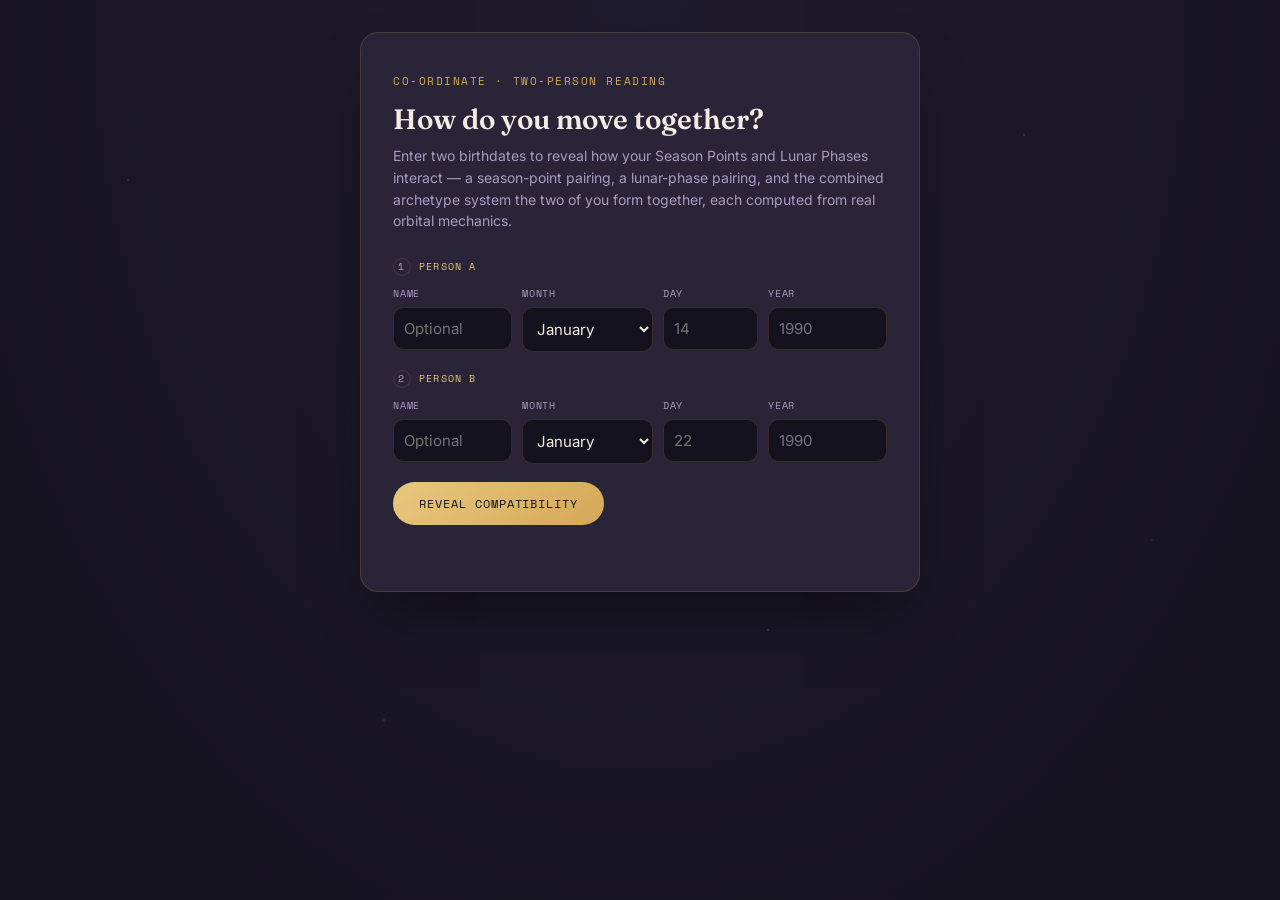
==== compatibility/index.html @ 6ab9045c "Create global design system foundation" ====
<!DOCTYPE html>
<html lang="en">
<head>
<meta charset="UTF-8">
<meta name="viewport" content="width=device-width, initial-scale=1.0">
<title>Compatibility Calculator Prototype</title>
<link rel="preconnect" href="https://fonts.googleapis.com">
<link href="https://fonts.googleapis.com/css2?family=Fraunces:ital,opsz,wght@0,9..144,400;0,9..144,600;1,9..144,500&family=Inter:wght@400;500;600&family=Space+Mono:wght@400;700&display=swap" rel="stylesheet">
<link rel="stylesheet" href="/css/global.css">
<link rel="stylesheet" href="/css/compatibility.css">
</head>
<body>
<div class="card">

  <div id="formView">
    <p class="eyebrow">Co-Ordinate · Two-Person Reading</p>
    <h1>How do you move together?</h1>
    <p class="subhead">Enter two birthdates to reveal how your Season Points and Lunar Phases interact — a season-point pairing, a lunar-phase pairing, and the combined archetype system the two of you form together, each computed from real orbital mechanics.</p>

    <div class="person-form">
      <p class="person-label"><span class="num">1</span>Person A</p>
      <form class="grid4" id="formA">
        <div class="field">
          <label for="nameA">Name</label>
          <input type="text" id="nameA" placeholder="Optional">
        </div>
        <div class="field">
          <label for="monthA">Month</label>
          <select id="monthA">
            <option value="1">January</option><option value="2">February</option>
            <option value="3">March</option><option value="4">April</option>
            <option value="5">May</option><option value="6">June</option>
            <option value="7">July</option><option value="8">August</option>
            <option value="9">September</option><option value="10">October</option>
            <option value="11">November</option><option value="12">December</option>
          </select>
        </div>
        <div class="field">
          <label for="dayA">Day</label>
          <input type="number" id="dayA" min="1" max="31" placeholder="14">
        </div>
        <div class="field">
          <label for="yearA">Year</label>
          <input type="number" id="yearA" min="1900" max="2100" placeholder="1990">
        </div>
      </form>
    </div>

    <div class="person-form">
      <p class="person-label"><span class="num">2</span>Person B</p>
      <form class="grid4" id="formB">
        <div class="field">
          <label for="nameB">Name</label>
          <input type="text" id="nameB" placeholder="Optional">
        </div>
        <div class="field">
          <label for="monthB">Month</label>
          <select id="monthB">
            <option value="1">January</option><option value="2">February</option>
            <option value="3">March</option><option value="4">April</option>
            <option value="5">May</option><option value="6">June</option>
            <option value="7">July</option><option value="8">August</option>
            <option value="9">September</option><option value="10">October</option>
            <option value="11">November</option><option value="12">December</option>
          </select>
        </div>
        <div class="field">
          <label for="dayB">Day</label>
          <input type="number" id="dayB" min="1" max="31" placeholder="22">
        </div>
        <div class="field">
          <label for="yearB">Year</label>
          <input type="number" id="yearB" min="1900" max="2100" placeholder="1990">
        </div>
      </form>
    </div>

    <div style="display:flex;align-items:center;gap:16px;margin-top:6px">
      <button id="revealBtn">Reveal Compatibility</button>
    </div>
    <p class="error" id="errorMsg"></p>
  </div>

  <div class="result" id="resultView">

    <!-- Two-person motif header -->
    <div class="pair-header" id="pairHeader"></div>

    <!-- Constellation -->
    <div class="constellation-wrap">
      <svg id="constellation" width="240" height="130" viewBox="0 0 240 130"></svg>
    </div>

    <!-- Combined archetype identity -->
    <p class="result-nickname">Combined Archetype</p>
    <p class="result-name" id="resultName"></p>
    <p class="result-fn" id="resultFn"></p>
    <p class="tagline" id="taglineText"></p>
    <p class="motif-desc" id="motifDesc"></p>

    <!-- Chips -->
    <div class="chips" id="chipsRow"></div>

    <!-- Correspondences -->
    <div class="corr-block">
      <p class="corr-group-label" id="corrLabelA"></p>
      <div class="correspondences" id="correspondencesA"></div>
    </div>
    <div class="corr-block">
      <p class="corr-group-label" id="corrLabelB"></p>
      <div class="correspondences" id="correspondencesB"></div>
    </div>

    <!-- Accordion profiles -->
    <div class="profiles">
      <div class="profile-block" id="blockSeason"></div>
      <div class="profile-block" id="blockLunar"></div>
      <div class="profile-block" id="blockCombo"></div>
    </div>

    <a class="reset" id="resetLink">← Try another pair</a>
  </div>
</div>
<script src="/js/compatibility.js"></script>
</body>
</html>
---- css/global.css ----
/* =========================================================
   ORDINATE — GLOBAL DESIGN TOKENS & BASE STYLES
   ========================================================= */

:root {
  /* ─────────────────────────────────────────────────────
     COLORS
     ───────────────────────────────────────────────────── */

  --bg: #1f1b2e;
  --bg-deep: #15121f;
  --surface: #2a2438;

  --line: rgba(212, 168, 87, 0.18);

  --gold: #d4a857;
  --gold-soft: #e8c77e;

  --text: #f2ede4;
  --muted: #a89bc2;

  --error: #e2693c;


  /* ─────────────────────────────────────────────────────
     TYPOGRAPHY
     ───────────────────────────────────────────────────── */

  --font-display: 'Fraunces', serif;
  --font-body: 'Inter', sans-serif;
  --font-mono: 'Space Mono', monospace;


  /* ─────────────────────────────────────────────────────
     RADII
     ───────────────────────────────────────────────────── */

  --radius-sm: 10px;
  --radius-md: 12px;
  --radius-lg: 18px;


  /* ─────────────────────────────────────────────────────
     CONTENT WIDTHS
     ───────────────────────────────────────────────────── */

  --content-narrow: 500px;
  --content-standard: 560px;
  --content-wide: 1200px;


  /* ─────────────────────────────────────────────────────
     MOTION
     ───────────────────────────────────────────────────── */

  --transition-fast: 0.2s ease;
  --transition-standard: 0.35s ease;
  --transition-slow: 0.5s ease;


  /* ─────────────────────────────────────────────────────
     EFFECTS
     ───────────────────────────────────────────────────── */

  --shadow-card: 0 30px 60px -25px rgba(0, 0, 0, 0.6);
}


/* =========================================================
   GLOBAL RESET
   ========================================================= */

* {
  box-sizing: border-box;
}


html {
  scroll-behavior: smooth;
}


body {
  margin: 0;
}


img,
svg {
  max-width: 100%;
}


button,
input,
select,
textarea {
  font: inherit;
}
---- css/compatibility.css ----
:root{
  --bg:#1f1b2e; --bg-deep:#15121f; --surface:#2a2438;
  --line:rgba(212,168,87,0.18); --gold:#d4a857; --gold-soft:#e8c77e;
  --text:#f2ede4; --muted:#a89bc2; --radius:18px;
}
*{ box-sizing:border-box; }
body{
  margin:0; min-height:100vh;
  background:
    radial-gradient(1px 1px at 10% 20%,rgba(242,237,228,.35),transparent),
    radial-gradient(1px 1px at 80% 15%,rgba(242,237,228,.3),transparent),
    radial-gradient(1.5px 1.5px at 60% 70%,rgba(242,237,228,.25),transparent),
    radial-gradient(1px 1px at 30% 80%,rgba(242,237,228,.3),transparent),
    radial-gradient(1px 1px at 90% 60%,rgba(242,237,228,.25),transparent),
    radial-gradient(ellipse at top,var(--bg) 0%,var(--bg-deep) 100%);
  font-family:'Inter',sans-serif; color:var(--text);
  display:flex; align-items:flex-start; justify-content:center; padding:32px 16px;
}
.card{
  width:100%; max-width:560px;
  background:var(--surface); border:1px solid var(--line);
  border-radius:var(--radius); padding:40px 32px;
  box-shadow:0 30px 60px -25px rgba(0,0,0,.6);
}
.eyebrow{
  font-family:'Space Mono',monospace; font-size:11px;
  letter-spacing:.14em; text-transform:uppercase; color:var(--gold); margin:0 0 14px;
}
h1{
  font-family:'Fraunces',serif; font-weight:600; font-size:28px;
  line-height:1.15; margin:0 0 10px;
}
.subhead{ font-size:14px; line-height:1.55; color:var(--muted); margin:0 0 26px; }

.person-form{ margin-bottom:18px; }
.person-label{
  font-family:'Space Mono',monospace; font-size:10px; letter-spacing:.12em;
  text-transform:uppercase; color:var(--gold-soft); margin:0 0 10px;
  display:flex; align-items:center; gap:8px;
}
.person-label .num{
  width:18px; height:18px; border-radius:50%; border:1px solid var(--line);
  display:flex; align-items:center; justify-content:center; font-size:10px; color:var(--muted); flex-shrink:0;
}
form.grid4{
  display:grid; grid-template-columns:1fr 1.1fr .8fr 1fr;
  gap:10px;
}
.field{ display:flex; flex-direction:column; gap:6px; }
label{
  font-family:'Space Mono',monospace; font-size:10px;
  letter-spacing:.08em; text-transform:uppercase; color:var(--muted);
}
select,input{
  font-family:'Inter',sans-serif; font-size:15px; color:var(--text);
  background:var(--bg-deep); border:1px solid var(--line);
  border-radius:10px; padding:11px 10px; width:100%;
}
.divider{
  border:none; border-top:1px solid var(--line); margin:20px 0;
}
button{
  font-family:'Space Mono',monospace; font-size:12px;
  letter-spacing:.08em; text-transform:uppercase; color:var(--bg-deep);
  background:linear-gradient(135deg,var(--gold-soft),var(--gold));
  border:none; border-radius:999px; padding:13px 26px; cursor:pointer;
}
button:hover{ filter:brightness(1.06); }
.error{ font-size:13px; color:#e2693c; min-height:16px; margin:10px 0 0; }

/* ── Result panel ── */
.result{ display:none; animation:fadeUp .5s ease forwards; }
.result.visible{ display:block; }
@keyframes fadeUp{ from{opacity:0;transform:translateY(8px)} to{opacity:1;transform:translateY(0)} }

/* Pair header: two people either side of a separator */
.pair-header{
  display:flex; align-items:flex-start; justify-content:center;
  gap:18px; margin:0 0 14px;
}
.person-col{ display:flex; flex-direction:column; align-items:center; gap:6px; flex:1; max-width:150px; }
.person-name{
  font-family:'Space Mono',monospace; font-size:10px; letter-spacing:.1em;
  text-transform:uppercase; color:var(--gold); text-align:center;
}
.person-icons{ display:flex; gap:6px; align-items:center; }
.person-types{
  font-family:'Space Mono',monospace; font-size:9px; letter-spacing:.06em;
  color:var(--muted); text-align:center; line-height:1.4;
}
.pair-sep{
  font-size:20px; color:var(--muted); opacity:.5; margin-top:22px; flex-shrink:0;
}

.constellation-wrap{
  display:flex; justify-content:center; margin:0 0 16px;
  border-top:1px solid var(--line); border-bottom:1px solid var(--line);
  padding:10px 0;
}

.result-nickname{
  font-family:'Space Mono',monospace; font-size:11px; letter-spacing:.12em;
  text-transform:uppercase; color:var(--gold); text-align:center; margin:0 0 6px;
}
.result-name{
  font-family:'Fraunces',serif; font-style:italic; font-weight:500;
  font-size:24px; text-align:center; margin:0 0 2px; letter-spacing:.01em;
}
.result-fn{
  font-family:'Space Mono',monospace; font-size:10px; letter-spacing:.1em;
  text-transform:uppercase; color:var(--muted); text-align:center; margin:0 0 14px;
}
.tagline{
  font-family:'Fraunces',serif; font-size:15px; text-align:center;
  color:var(--text); margin:0 0 8px; line-height:1.4;
}
.motif-desc{
  font-size:12.5px; color:var(--muted);
  text-align:center; margin:0 0 18px; line-height:1.5;
}

/* Chips */
.chips{ display:flex; gap:8px; justify-content:center; flex-wrap:wrap; margin-bottom:22px; }
.chip{
  font-family:'Space Mono',monospace; font-size:10px; color:var(--muted);
  border:1px solid var(--line); border-radius:999px; padding:5px 11px;
}
.chip b{ color:var(--text); font-weight:600; }

/* Correspondences */
.corr-group-label{
  font-family:'Space Mono',monospace; font-size:9px; letter-spacing:.1em;
  text-transform:uppercase; color:var(--muted); text-align:center; margin:0 0 8px;
}
.correspondences{
  display:flex; gap:10px; justify-content:center; margin:0 0 16px; flex-wrap:wrap;
}
.corr-card{
  display:flex; align-items:center; gap:9px; text-align:left;
  border:1px solid var(--line); border-radius:12px; padding:9px 13px;
  max-width:220px;
}
.corr-card .corr-icon{ flex-shrink:0; display:flex; }
.corr-card .corr-dot{
  width:30px; height:30px; border-radius:50%; flex-shrink:0;
  display:flex; align-items:center; justify-content:center;
  font-family:'Fraunces',serif; font-style:italic; font-size:12px;
}
.corr-card .corr-animal-img{
  width:40px; height:auto; flex-shrink:0; display:block;
}
.corr-label{
  font-family:'Space Mono',monospace; font-size:8px; letter-spacing:.1em;
  text-transform:uppercase; color:var(--muted); margin-bottom:2px;
}
.corr-name{
  font-family:'Fraunces',serif; font-style:italic; font-size:14px;
  color:var(--text); margin-bottom:2px;
}
.corr-desc{
  font-family:'Fraunces',serif; font-style:italic; font-size:9.5px;
  color:var(--muted); line-height:1.3;
}
.corr-block{ margin-bottom:14px; }

/* Accordion profile sections */
.profiles{ display:flex; flex-direction:column; gap:8px; margin-bottom:22px; }
.profile-block{
  border:1px solid var(--line); border-radius:12px; overflow:hidden;
}
.profile-toggle{
  width:100%; background:none; border:none; color:var(--text);
  font-family:'Space Mono',monospace; font-size:10px; letter-spacing:.1em;
  text-transform:uppercase; cursor:pointer; padding:13px 16px;
  display:flex; align-items:center; justify-content:space-between;
  border-radius:0; text-align:left; gap:10px;
}
.profile-toggle:hover{ background:rgba(212,168,87,.07); }
.profile-toggle .arrow{ transition:transform .25s ease; flex-shrink:0; }
.profile-toggle.open .arrow{ transform:rotate(180deg); }
.profile-body{
  display:none; padding:0 16px 16px; font-size:13.5px;
  line-height:1.65; color:var(--muted);
}
.profile-body.open{ display:block; }
.profile-body p{ margin:0 0 10px; }
.profile-body .label{
  font-family:'Space Mono',monospace; font-size:9.5px; letter-spacing:.1em;
  text-transform:uppercase; color:var(--gold); display:block; margin:12px 0 5px;
}
.profile-body .quote{
  font-family:'Fraunces',serif; font-style:italic; color:var(--text); font-size:14px;
}

/* Color swatch inline */
.swatch-inline{
  display:inline-block; width:10px; height:10px; border-radius:50%;
  border:1px solid rgba(242,237,228,.3); vertical-align:middle;
  margin-right:5px; flex-shrink:0;
}

.reset{
  display:block; text-align:center; font-size:13px;
  color:var(--gold-soft); text-decoration:none; cursor:pointer; margin-top:4px;
}
.reset:hover{ text-decoration:underline; }

/* Constellation stars */
.star{ opacity:0; }
.star.show{ animation:starIn .5s ease forwards; }
@keyframes starIn{ from{opacity:0} to{opacity:1} }

@media (prefers-reduced-motion:reduce){
  *{ animation-duration:.01ms!important; transition-duration:.01ms!important; }
}
@media (max-width:480px){
  form.grid4{ grid-template-columns:1fr 1fr; }
  .card{ padding:32px 20px; }
  .pair-header{ gap:8px; }
  .pair-sep{ margin-top:34px; }
}
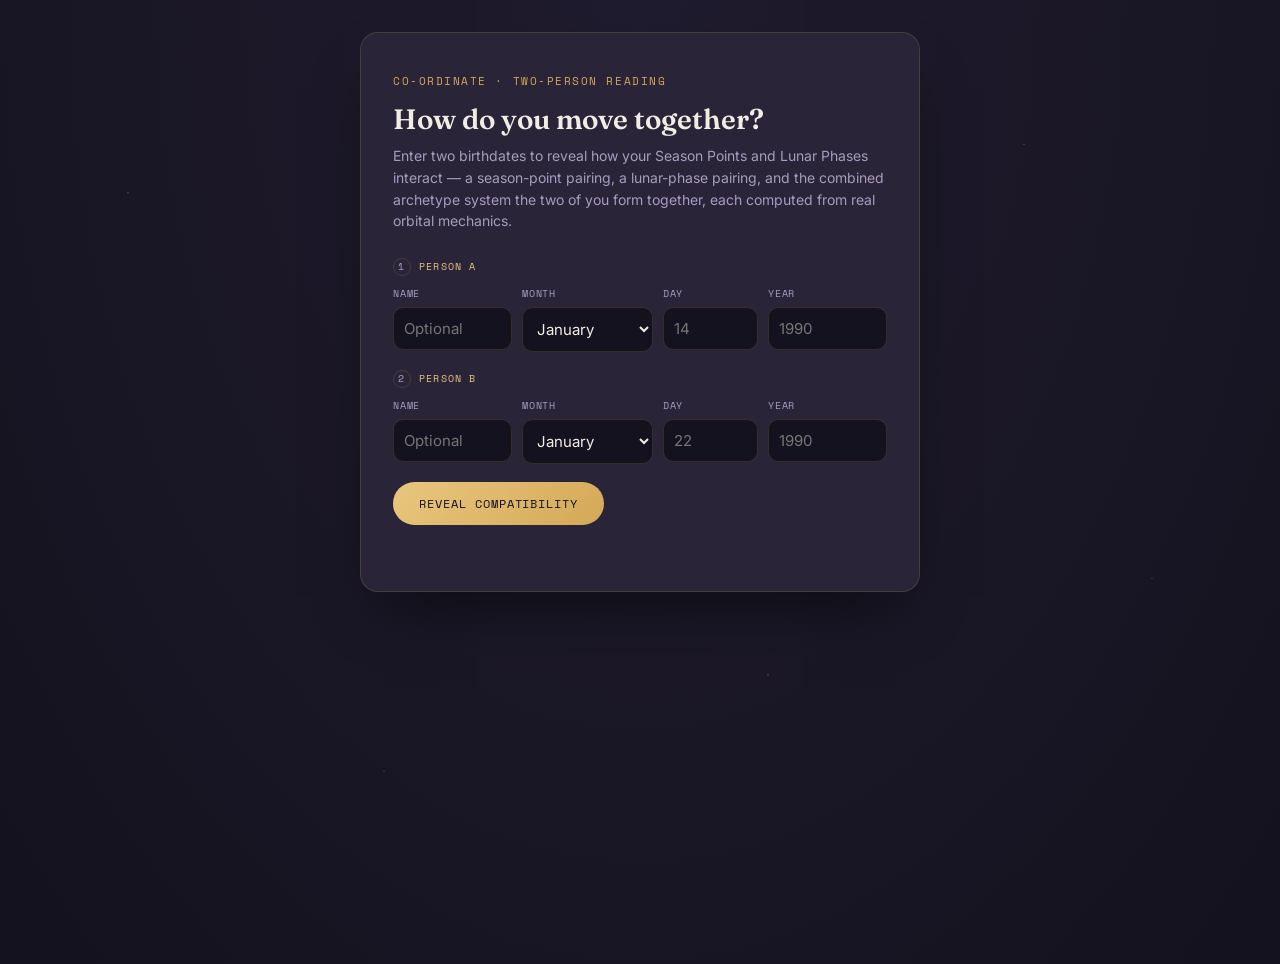
==== commit f5b7683f: "Create shared page layout foundation" ====
--- a/compatibility/index.html
+++ b/compatibility/index.html
@@ -7,9 +7,13 @@
 <link rel="preconnect" href="https://fonts.googleapis.com">
 <link href="https://fonts.googleapis.com/css2?family=Fraunces:ital,opsz,wght@0,9..144,400;0,9..144,600;1,9..144,500&family=Inter:wght@400;500;600&family=Space+Mono:wght@400;700&display=swap" rel="stylesheet">
 <link rel="stylesheet" href="/css/global.css">
+<link rel="stylesheet" href="/css/layout.css">
+<link rel="stylesheet" href="/css/components.css">
 <link rel="stylesheet" href="/css/compatibility.css">
 </head>
 <body>
+   <div class="page-shell">
+    <div class="content-standard">
 <div class="card">
 
   <div id="formView">
@@ -41,7 +45,7 @@
         </div>
         <div class="field">
           <label for="yearA">Year</label>
-          <input type="number" id="yearA" min="1900" max="2100" placeholder="1990">
+          <input type="number" id="yearA" min="0000" max="9999" placeholder="1990">
         </div>
       </form>
     </div>
@@ -70,13 +74,13 @@
         </div>
         <div class="field">
           <label for="yearB">Year</label>
-          <input type="number" id="yearB" min="1900" max="2100" placeholder="1990">
+          <input type="number" id="yearB" min="0000" max="9999" placeholder="1990">
         </div>
       </form>
     </div>
 
     <div style="display:flex;align-items:center;gap:16px;margin-top:6px">
-      <button id="revealBtn">Reveal Compatibility</button>
+      <button id="revealBtn" class="button button-primary">Reveal Compatibility</button>
     </div>
     <p class="error" id="errorMsg"></p>
   </div>
@@ -121,6 +125,8 @@
     <a class="reset" id="resetLink">← Try another pair</a>
   </div>
 </div>
+</div>
+</div>
 <script src="/js/compatibility.js"></script>
 </body>
 </html>
--- a/css/layout.css
+++ b/css/layout.css
@@ -0,0 +1,33 @@
+/* =========================================================
+   LAYOUT FOUNDATION
+   ========================================================= */
+
+.page-shell {
+  min-height: 100vh;
+}
+
+   .page-container {
+  width: min(
+    calc(100% - 32px),
+    var(--content-wide)
+  );
+
+  margin-inline: auto;
+}
+
+.content-narrow {
+  width: 100%;
+  max-width: var(--content-narrow);
+  margin-inline: auto;
+}
+
+.content-standard {
+  width: 100;
+  max-width: var(--content-standard);
+  margin-inline: auto;
+}
+
+.content-wide {
+  max-width: var(--content-wide);
+  margin-inline: auto;
+}
--- a/css/components.css
+++ b/css/components.css
@@ -0,0 +1,125 @@
+/* =========================================================
+   BUTTONS
+   ========================================================= */
+
+.button {
+  padding: 13px 26px;
+  font-family: var(--font-mono);
+  font-size: 12px;
+  letter-spacing: 0.08em;
+  text-transform: uppercase;
+
+  border: none;
+  border-radius: 999px;
+
+  cursor: pointer;
+
+  transition:
+    filter var(--transition-fast),
+    transform var(--transition-fast);
+}
+
+.button:hover {
+  filter: brightness(1.06);
+}
+
+.button-primary {
+  color: var(--bg-deep);
+
+  background:
+    linear-gradient(
+      135deg,
+      var(--gold-soft),
+      var(--gold)
+    );
+}
+/* ========================================
+   CARD
+   ======================================== */
+
+.card {
+  width: 100%;
+
+  background: var(--surface);
+
+  border: 1px solid var(--line);
+  border-radius: var(--radius-lg);
+
+  box-shadow: var(--shadow-card);
+}
+/* =========================
+   Form Fields
+   ========================= */
+
+.field {
+  display: flex;
+  flex-direction: column;
+  gap: 6px;
+}
+
+label {
+  font-family: var(--font-mono);
+  font-size: 10px;
+  letter-spacing: 0.08em;
+  text-transform: uppercase;
+  color: var(--muted);
+}
+
+input,
+select,
+textarea {
+  width: 100%;
+
+  font-family: var(--font-body);
+  font-size: 15px;
+
+  color: var(--text);
+  background: var(--bg-deep);
+
+  border: 1px solid var(--line);
+  border-radius: var(--radius-sm);
+
+  padding: 11px 10px;
+}
+/* =========================
+   Text Components
+   ========================= */
+
+.eyebrow{
+  font-family:'Space Mono',monospace; font-size:11px;
+  letter-spacing:.14em; text-transform:uppercase; color:var(--gold); margin:0 0 14px;
+}
+.subhead{ font-size:14px; line-height:1.55; color:var(--muted); }
+/* =========================
+   Chips
+   ========================= */
+
+.chips{ display:flex; gap:8px; justify-content:center; flex-wrap:wrap; margin-bottom:22px; }
+.chip{
+  font-family:'Space Mono',monospace; font-size:10px; color:var(--muted);
+  border:1px solid var(--line); border-radius:999px; padding:5px 11px;
+}
+.chip b{ color:var(--text); font-weight:600; }
+/* =========================================================
+   ANIMATIONS
+   ========================================================= */
+
+ /* ── Result panel ── */
+.result{ display:none; animation:fadeUp .5s ease forwards; }
+.result.visible{ display:block; }
+@keyframes fadeUp{ from{opacity:0;transform:translateY(8px)} to{opacity:1;transform:translateY(0)} } 
+
+/* =========================================================
+   REDUCED MOTION
+   ========================================================= */
+
+@media (prefers-reduced-motion: reduce) {
+  *,
+  *::before,
+  *::after {
+    animation-duration: 0.01ms !important;
+    animation-iteration-count: 1 !important;
+    transition-duration: 0.01ms !important;
+    scroll-behavior: auto !important;
+  }
+}
--- a/css/compatibility.css
+++ b/css/compatibility.css
@@ -16,21 +16,14 @@
   font-family:'Inter',sans-serif; color:var(--text);
   display:flex; align-items:flex-start; justify-content:center; padding:32px 16px;
 }
-.card{
-  width:100%; max-width:560px;
-  background:var(--surface); border:1px solid var(--line);
-  border-radius:var(--radius); padding:40px 32px;
-  box-shadow:0 30px 60px -25px rgba(0,0,0,.6);
-}
-.eyebrow{
-  font-family:'Space Mono',monospace; font-size:11px;
-  letter-spacing:.14em; text-transform:uppercase; color:var(--gold); margin:0 0 14px;
+.card {
+  padding: 40px 32px;
 }
 h1{
   font-family:'Fraunces',serif; font-weight:600; font-size:28px;
   line-height:1.15; margin:0 0 10px;
 }
-.subhead{ font-size:14px; line-height:1.55; color:var(--muted); margin:0 0 26px; }
+.subhead{ margin:0 0 26px; }
 
 .person-form{ margin-bottom:18px; }
 .person-label{
@@ -46,19 +39,10 @@
   display:grid; grid-template-columns:1fr 1.1fr .8fr 1fr;
   gap:10px;
 }
-.field{ display:flex; flex-direction:column; gap:6px; }
-label{
-  font-family:'Space Mono',monospace; font-size:10px;
-  letter-spacing:.08em; text-transform:uppercase; color:var(--muted);
-}
-select,input{
-  font-family:'Inter',sans-serif; font-size:15px; color:var(--text);
-  background:var(--bg-deep); border:1px solid var(--line);
-  border-radius:10px; padding:11px 10px; width:100%;
-}
 .divider{
   border:none; border-top:1px solid var(--line); margin:20px 0;
 }
+/*
 button{
   font-family:'Space Mono',monospace; font-size:12px;
   letter-spacing:.08em; text-transform:uppercase; color:var(--bg-deep);
@@ -66,12 +50,9 @@
   border:none; border-radius:999px; padding:13px 26px; cursor:pointer;
 }
 button:hover{ filter:brightness(1.06); }
+*/
 .error{ font-size:13px; color:#e2693c; min-height:16px; margin:10px 0 0; }
 
-/* ── Result panel ── */
-.result{ display:none; animation:fadeUp .5s ease forwards; }
-.result.visible{ display:block; }
-@keyframes fadeUp{ from{opacity:0;transform:translateY(8px)} to{opacity:1;transform:translateY(0)} }
 
 /* Pair header: two people either side of a separator */
 .pair-header{
@@ -118,14 +99,6 @@
   font-size:12.5px; color:var(--muted);
   text-align:center; margin:0 0 18px; line-height:1.5;
 }
-
-/* Chips */
-.chips{ display:flex; gap:8px; justify-content:center; flex-wrap:wrap; margin-bottom:22px; }
-.chip{
-  font-family:'Space Mono',monospace; font-size:10px; color:var(--muted);
-  border:1px solid var(--line); border-radius:999px; padding:5px 11px;
-}
-.chip b{ color:var(--text); font-weight:600; }
 
 /* Correspondences */
 .corr-group-label{
@@ -210,9 +183,6 @@
 .star.show{ animation:starIn .5s ease forwards; }
 @keyframes starIn{ from{opacity:0} to{opacity:1} }
 
-@media (prefers-reduced-motion:reduce){
-  *{ animation-duration:.01ms!important; transition-duration:.01ms!important; }
-}
 @media (max-width:480px){
   form.grid4{ grid-template-columns:1fr 1fr; }
   .card{ padding:32px 20px; }
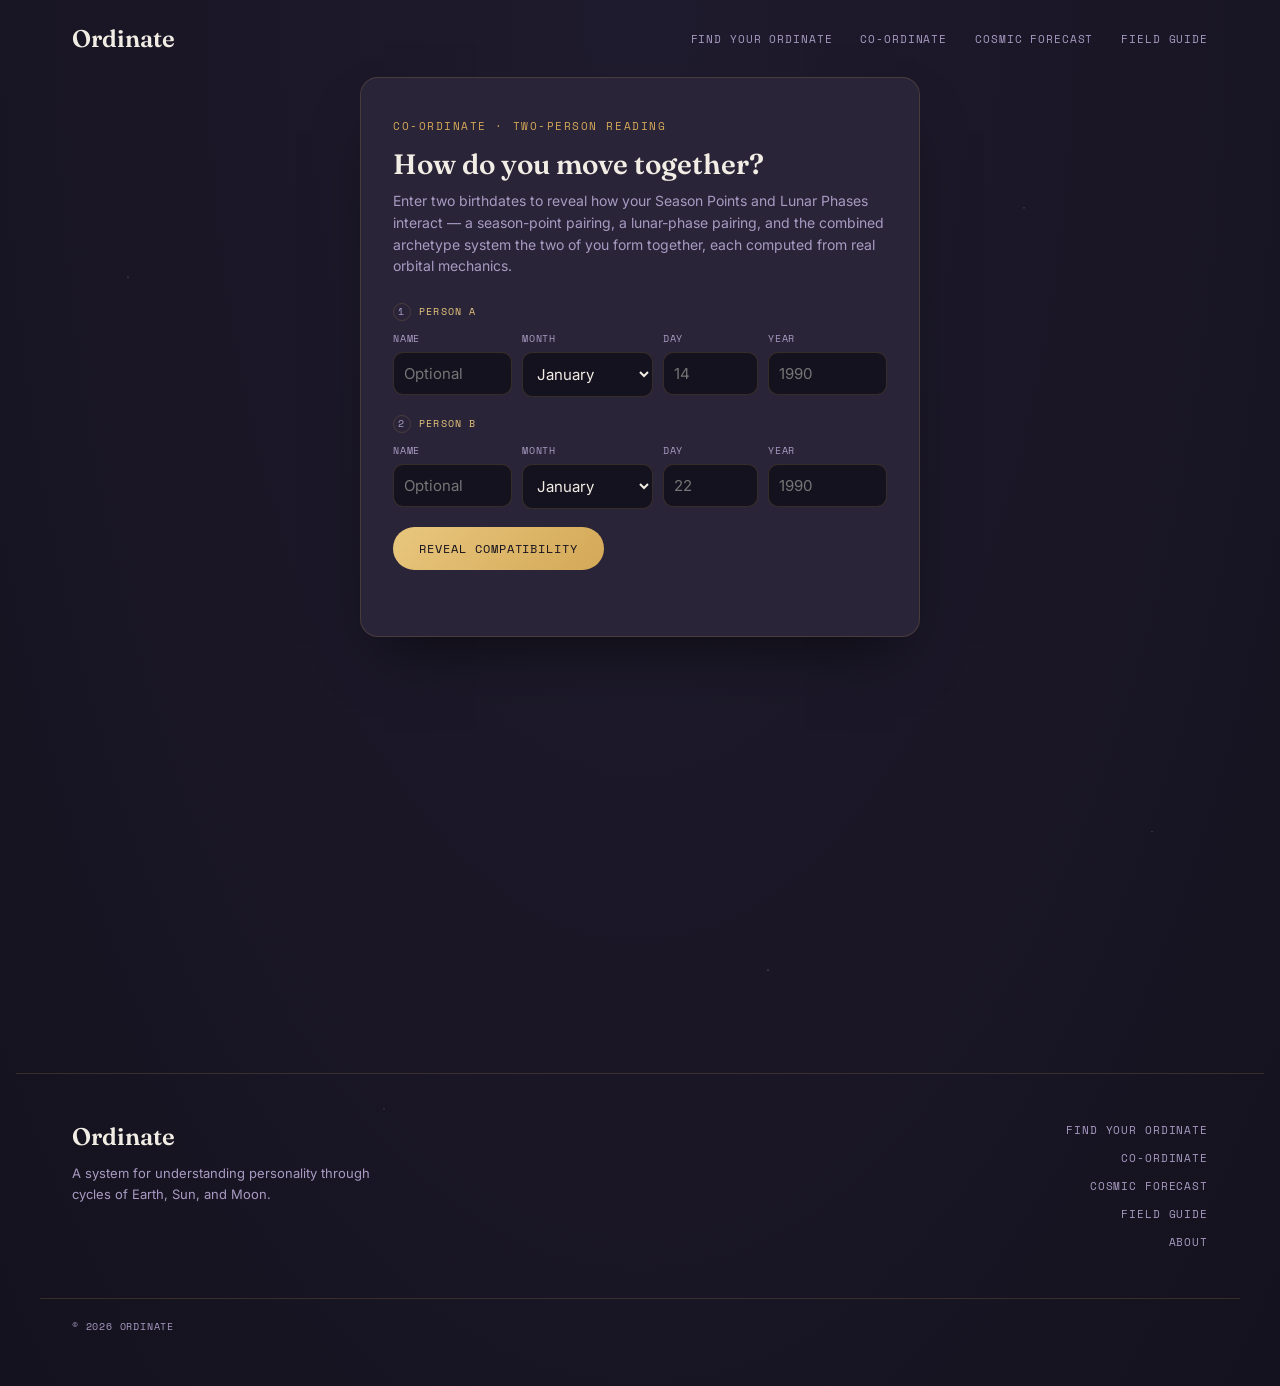
==== commit 980c7edf: "Build shared site header navigation and footer" ====
--- a/compatibility/index.html
+++ b/compatibility/index.html
@@ -12,6 +12,27 @@
 <link rel="stylesheet" href="/css/compatibility.css">
 </head>
 <body>
+  <header class="site-header">
+  <div class="site-header-inner">
+
+    <a href="/" class="site-logo">
+      Ordinate
+    </a>
+
+    <nav class="site-nav" aria-label="Main navigation">
+
+      <a href="/type/">Find Your Ordinate</a>
+
+      <a href="/compatibility/">Co-Ordinate</a>
+
+      <a href="/forecast/">Cosmic Forecast</a>
+
+      <a href="/field-guide/">Field Guide</a>
+
+    </nav>
+
+  </div>
+</header>
    <div class="page-shell">
     <div class="content-standard">
 <div class="card">
@@ -128,5 +149,44 @@
 </div>
 </div>
 <script src="/js/compatibility.js"></script>
+<footer class="site-footer">
+  <div class="site-footer-inner">
+
+    <div class="site-footer-brand">
+
+      <a href="/" class="site-logo">
+        Ordinate
+      </a>
+
+      <p>
+        A system for understanding personality through cycles of Earth, Sun, and Moon.
+      </p>
+
+    </div>
+
+    <nav class="site-footer-nav" aria-label="Footer navigation">
+
+      <a href="/type/">Find Your Ordinate</a>
+
+      <a href="/compatibility/">Co-Ordinate</a>
+
+      <a href="/forecast/">Cosmic Forecast</a>
+
+      <a href="/field-guide/">Field Guide</a>
+
+      <a href="/about/">About</a>
+
+    </nav>
+
+  </div>
+
+  <div class="site-footer-bottom">
+
+    <p>
+      © 2026 Ordinate
+    </p>
+
+  </div>
+</footer>
 </body>
 </html>
--- a/css/components.css
+++ b/css/components.css
@@ -122,4 +122,137 @@
     transition-duration: 0.01ms !important;
     scroll-behavior: auto !important;
   }
+}
+/* ========================================
+   Site Header
+======================================== */
+
+.site-header {
+  width: 100%;
+}
+
+.site-header-inner {
+  width: 100%;
+  max-width: var(--content-wide);
+  margin: 0 auto;
+
+  display: flex;
+  align-items: center;
+  justify-content: space-between;
+
+  padding: 24px 32px;
+
+  box-sizing: border-box;
+}
+
+.site-logo {
+  color: var(--text);
+  text-decoration: none;
+
+  font-family: var(--font-display);
+  font-size: 24px;
+  font-weight: 600;
+}
+
+.site-nav {
+  display: flex;
+  align-items: center;
+  gap: 28px;
+}
+
+.site-nav a {
+  color: var(--muted);
+  text-decoration: none;
+
+  font-family: var(--font-mono);
+  font-size: 11px;
+  letter-spacing: 0.08em;
+  text-transform: uppercase;
+
+  transition:
+    color 180ms ease,
+    opacity 180ms ease;
+}
+
+.site-nav a:hover {
+  color: var(--text);
+}
+/* ========================================
+   Site Footer
+======================================== */
+
+.site-footer {
+  width: 100%;
+  margin-top: 96px;
+
+  border-top: 1px solid var(--line);
+}
+
+.site-footer-inner {
+  width: 100%;
+  max-width: var(--content-wide);
+  margin: 0 auto;
+
+  display: flex;
+  justify-content: space-between;
+  gap: 48px;
+
+  padding: 48px 32px;
+}
+
+.site-footer-brand {
+  max-width: 320px;
+}
+
+.site-footer-brand p {
+  margin-top: 12px;
+
+  color: var(--muted);
+
+  font-size: 13px;
+  line-height: 1.6;
+}
+
+.site-footer-nav {
+  display: flex;
+  flex-direction: column;
+  align-items: flex-end;
+  gap: 12px;
+}
+
+.site-footer-nav a {
+  color: var(--muted);
+  text-decoration: none;
+
+  font-family: var(--font-mono);
+  font-size: 11px;
+  letter-spacing: 0.08em;
+  text-transform: uppercase;
+
+  transition: color 180ms ease;
+}
+
+.site-footer-nav a:hover {
+  color: var(--text);
+}
+
+.site-footer-bottom {
+  width: 100%;
+  max-width: var(--content-wide);
+  margin: 0 auto;
+
+  padding: 20px 32px;
+
+  border-top: 1px solid var(--line);
+}
+
+.site-footer-bottom p {
+  margin: 0;
+
+  color: var(--muted);
+
+  font-family: var(--font-mono);
+  font-size: 10px;
+  letter-spacing: 0.08em;
+  text-transform: uppercase;
 }
--- a/css/compatibility.css
+++ b/css/compatibility.css
@@ -14,7 +14,7 @@
     radial-gradient(1px 1px at 90% 60%,rgba(242,237,228,.25),transparent),
     radial-gradient(ellipse at top,var(--bg) 0%,var(--bg-deep) 100%);
   font-family:'Inter',sans-serif; color:var(--text);
-  display:flex; align-items:flex-start; justify-content:center; padding:32px 16px;
+  padding: 0 16px 32px;
 }
 .card {
   padding: 40px 32px;
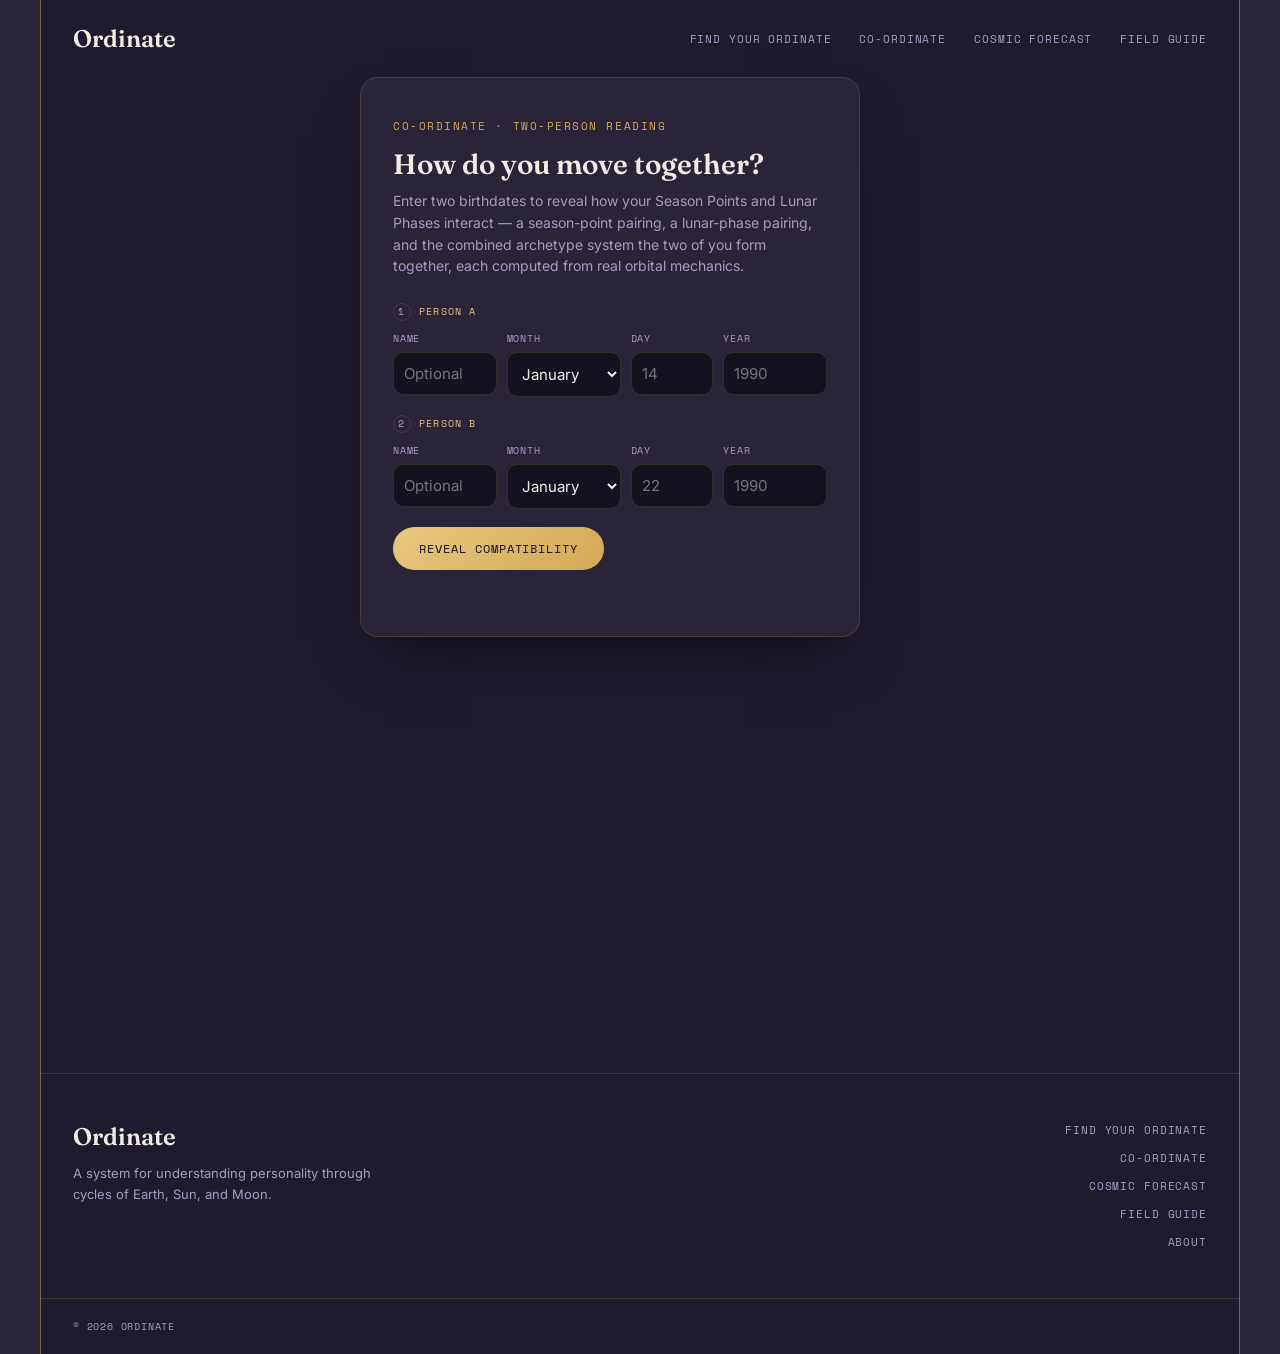
==== commit a94a23ca: "shared site frame, page surface, basic mobile protections" ====
--- a/compatibility/index.html
+++ b/compatibility/index.html
@@ -12,6 +12,7 @@
 <link rel="stylesheet" href="/css/compatibility.css">
 </head>
 <body>
+  <div class="site-shell">
   <header class="site-header">
   <div class="site-header-inner">
 
@@ -188,5 +189,6 @@
 
   </div>
 </footer>
+</div>
 </body>
 </html>
--- a/css/global.css
+++ b/css/global.css
@@ -10,6 +10,9 @@
   --bg: #1f1b2e;
   --bg-deep: #15121f;
   --surface: #2a2438;
+
+  --site-outer: var(--surface);
+  --site-frame-line: rgba(212, 168, 87, 0.55);
 
   --line: rgba(212, 168, 87, 0.18);
 
@@ -82,6 +85,9 @@
 
 body {
   margin: 0;
+
+  background: var(--site-outer);
+
 }
 
 
--- a/css/components.css
+++ b/css/components.css
@@ -178,6 +178,21 @@
   color: var(--text);
 }
 /* ========================================
+   Site Shell
+======================================== */
+
+.site-shell {
+  width: 100%;
+  max-width: var(--content-wide);
+  min-height: 100vh;
+  margin: 0 auto;
+
+  background: var(--bg);
+
+  border-left: 1px solid var(--site-frame-line);
+  border-right: 1px solid var(--site-frame-line);
+}
+/* ========================================
    Site Footer
 ======================================== */
 
@@ -238,8 +253,6 @@
 
 .site-footer-bottom {
   width: 100%;
-  max-width: var(--content-wide);
-  margin: 0 auto;
 
   padding: 20px 32px;
 
@@ -255,4 +268,33 @@
   font-size: 10px;
   letter-spacing: 0.08em;
   text-transform: uppercase;
+}
+/* ========================================
+   Basic Mobile Protection
+======================================== */
+
+@media (max-width: 760px) {
+
+  .site-header-inner {
+    padding: 20px 20px;
+  }
+
+  .site-nav {
+    gap: 14px;
+  }
+
+  .site-nav a {
+    font-size: 9px;
+  }
+  
+  .site-footer-inner {
+    flex-direction: column;
+    align-items: flex-start;
+    gap: 28px;
+  }
+
+  .site-footer-nav {
+    align-items: flex-start;
+  }
+
 }
--- a/css/compatibility.css
+++ b/css/compatibility.css
@@ -6,17 +6,15 @@
 *{ box-sizing:border-box; }
 body{
   margin:0; min-height:100vh;
-  background:
-    radial-gradient(1px 1px at 10% 20%,rgba(242,237,228,.35),transparent),
-    radial-gradient(1px 1px at 80% 15%,rgba(242,237,228,.3),transparent),
-    radial-gradient(1.5px 1.5px at 60% 70%,rgba(242,237,228,.25),transparent),
-    radial-gradient(1px 1px at 30% 80%,rgba(242,237,228,.3),transparent),
-    radial-gradient(1px 1px at 90% 60%,rgba(242,237,228,.25),transparent),
-    radial-gradient(ellipse at top,var(--bg) 0%,var(--bg-deep) 100%);
+  background: var(--site-outer);
   font-family:'Inter',sans-serif; color:var(--text);
-  padding: 0 16px 32px;
+  padding: 0;
 }
 .card {
+  width: 100%;
+  max-width: 500px;
+  box-sizing: border-box;
+
   padding: 40px 32px;
 }
 h1{
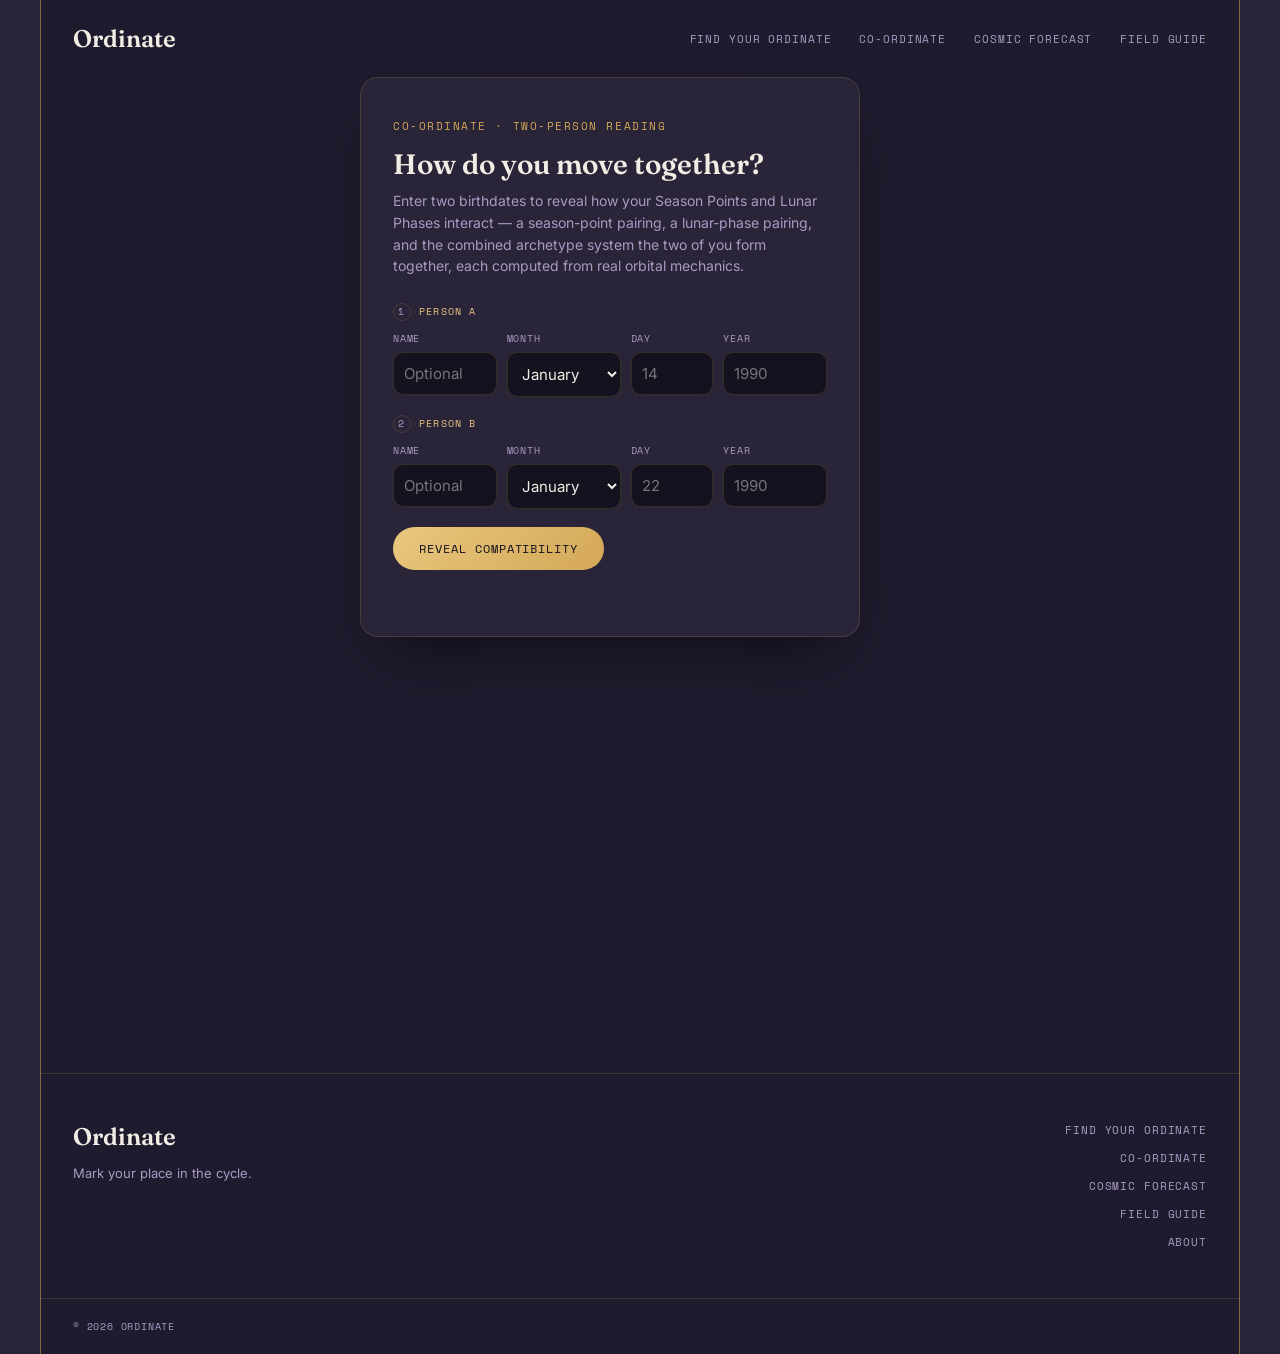
==== commit a9c59a90: "Homepage shell, hero section, slogan changes" ====
--- a/compatibility/index.html
+++ b/compatibility/index.html
@@ -160,7 +160,7 @@
       </a>
 
       <p>
-        A system for understanding personality through cycles of Earth, Sun, and Moon.
+        Mark your place in the cycle.
       </p>
 
     </div>
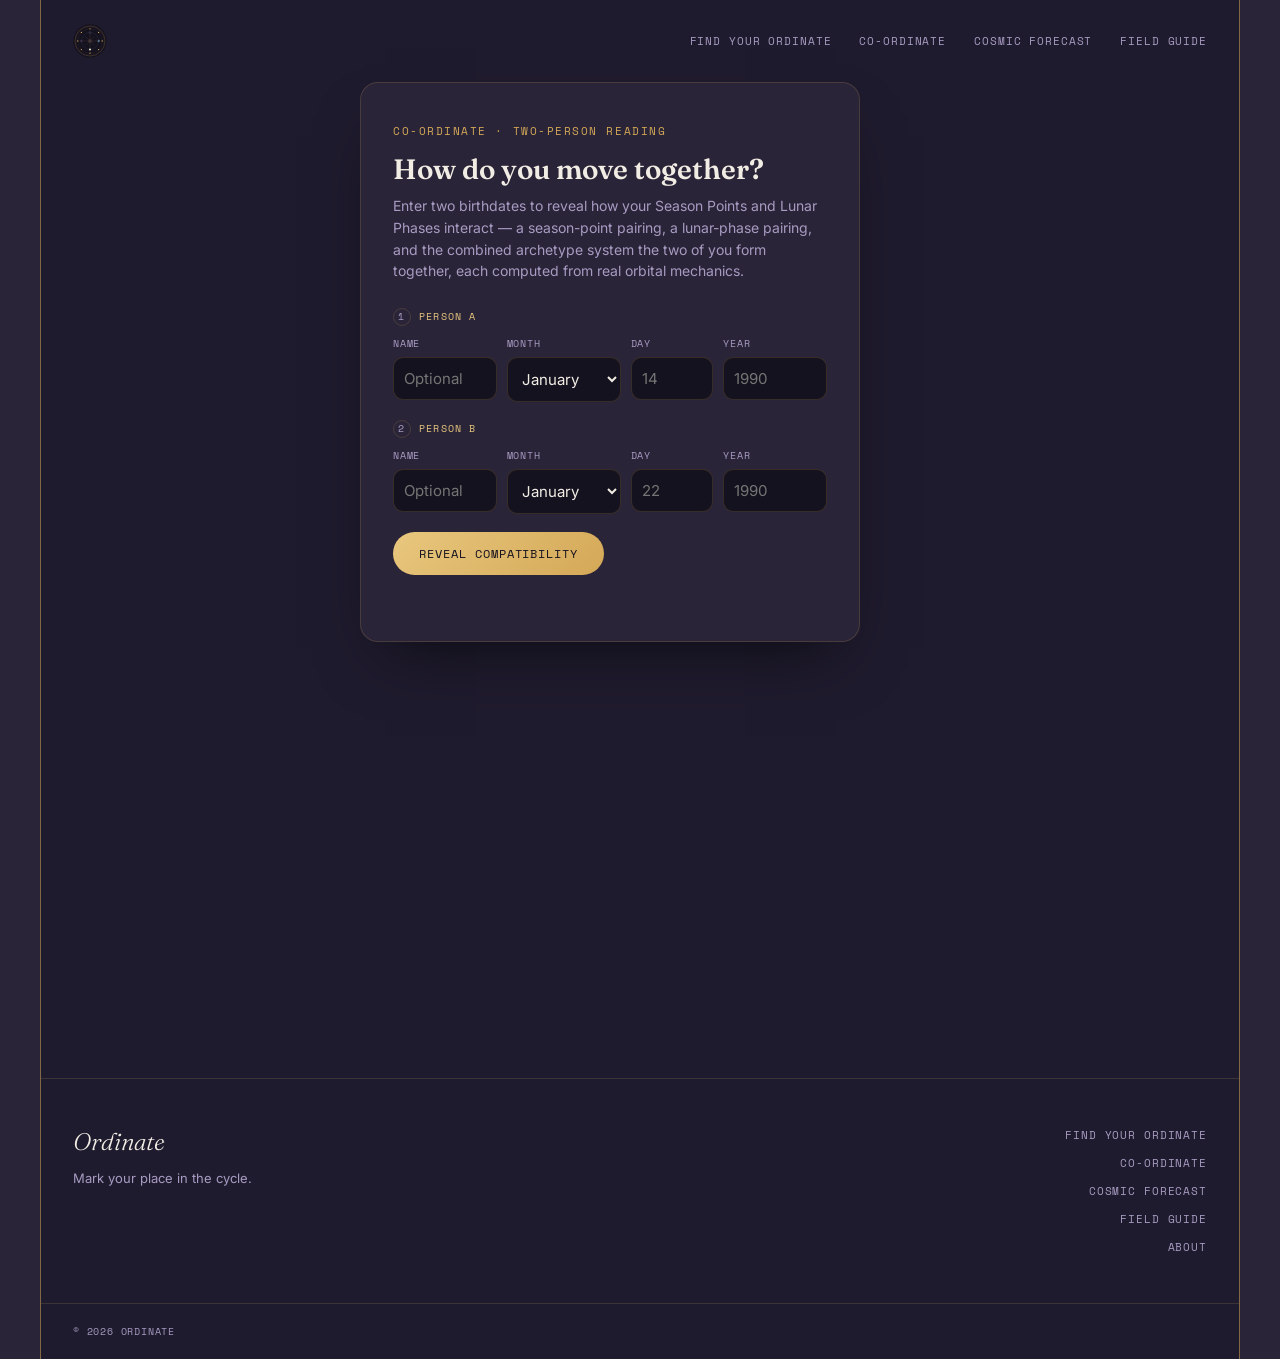
==== commit 8ad0cbe7: "Integrate orbital seal branding across site" ====
--- a/compatibility/index.html
+++ b/compatibility/index.html
@@ -16,9 +16,12 @@
   <header class="site-header">
   <div class="site-header-inner">
 
-    <a href="/" class="site-logo">
-      Ordinate
-    </a>
+    <a href="/" class="site-logo" aria-label="Ordinate home">
+  <img
+    src="../assets/logo/concept1_orbital_seal.svg"
+    alt=""
+  >
+</a>
 
     <nav class="site-nav" aria-label="Main navigation">
 
--- a/css/global.css
+++ b/css/global.css
@@ -1,3 +1,7 @@
+/* =========================================================
+   LOADING A FONT
+   ========================================================= */
+   @import url('https://fonts.googleapis.com/css2?family=Fraunces:ital,opsz,wght@0,9..144,300;0,9..144,600;1,9..144,300;1,9..144,500&display=swap');
 /* =========================================================
    ORDINATE — GLOBAL DESIGN TOKENS & BASE STYLES
    ========================================================= */
--- a/css/components.css
+++ b/css/components.css
@@ -149,9 +149,16 @@
   color: var(--text);
   text-decoration: none;
 
-  font-family: var(--font-display);
+  font-family: 'Fraunces', serif;
+  font-style: italic;
+  font-weight: 300;
   font-size: 24px;
-  font-weight: 600;
+}
+
+.site-logo img {
+  display: block;
+  width: 34px;
+  height: 34px;
 }
 
 .site-nav {
@@ -286,7 +293,7 @@
   .site-nav a {
     font-size: 9px;
   }
-  
+
   .site-footer-inner {
     flex-direction: column;
     align-items: flex-start;
